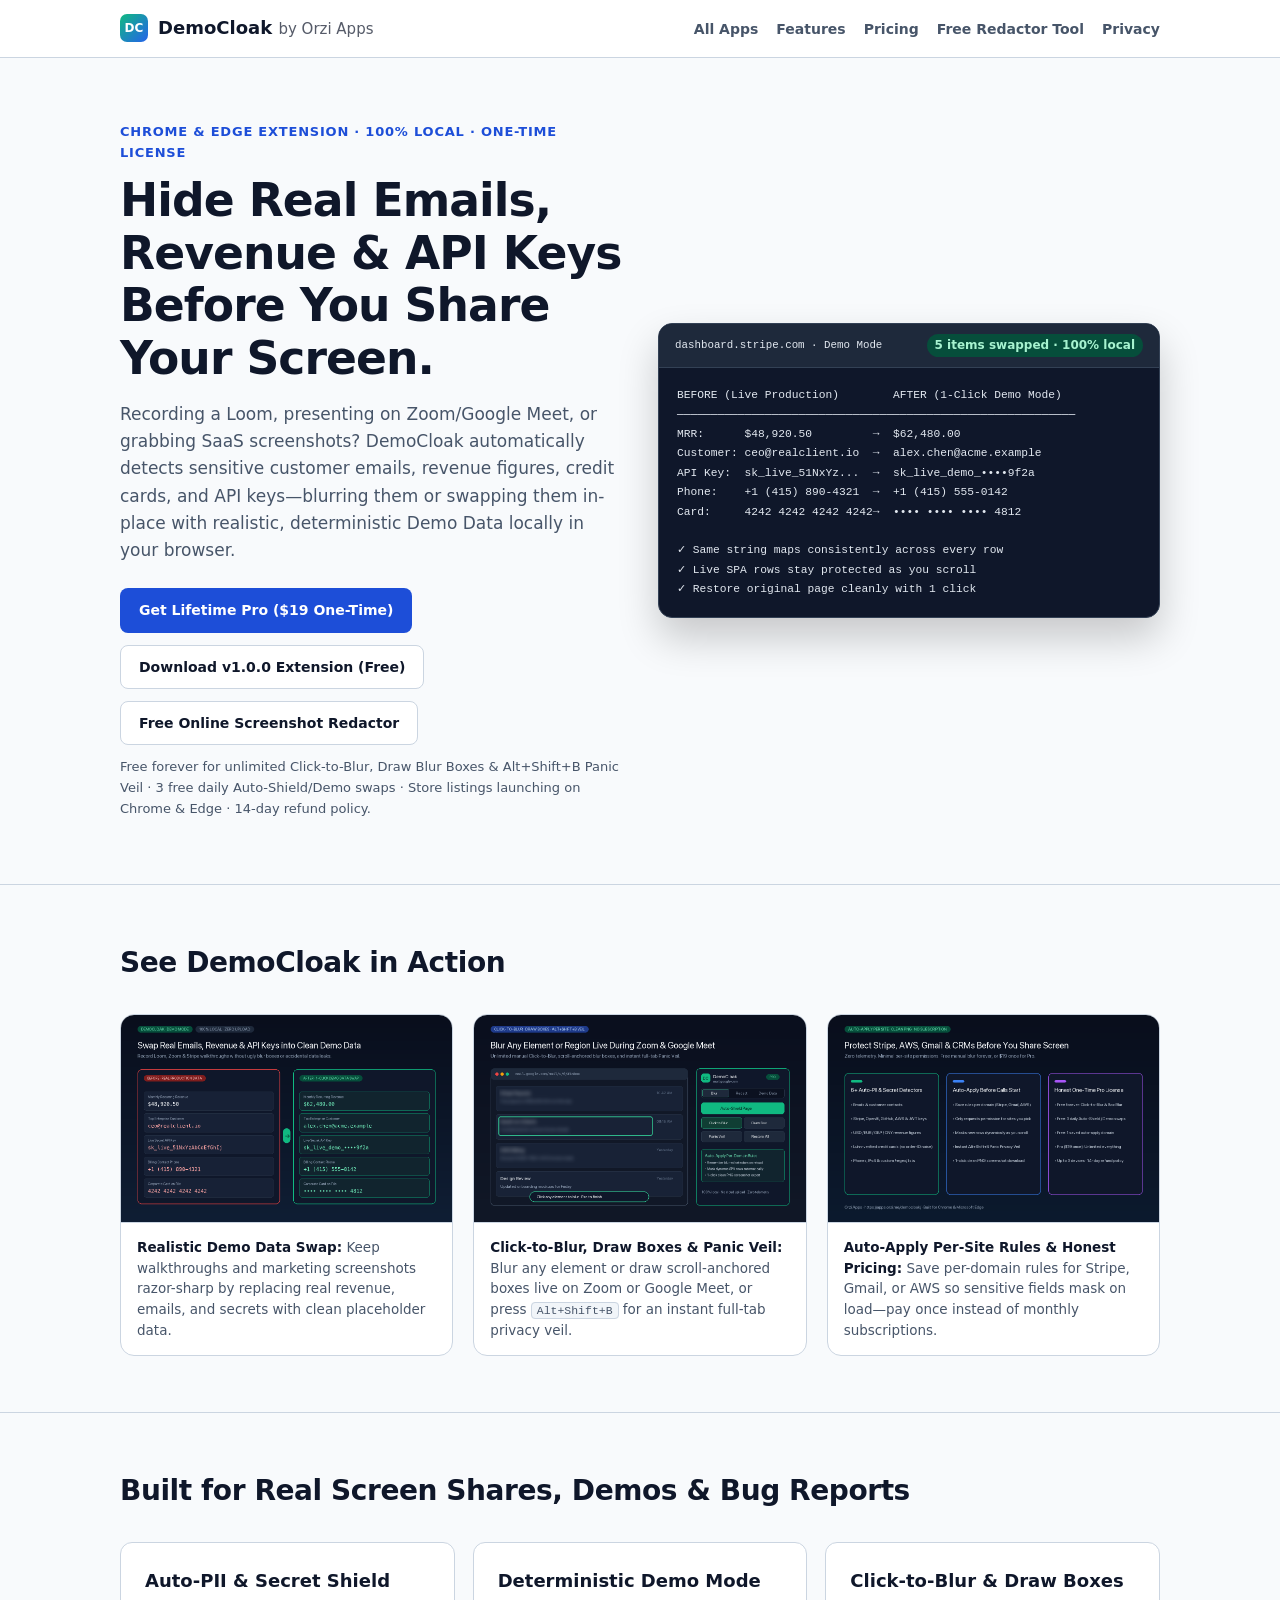
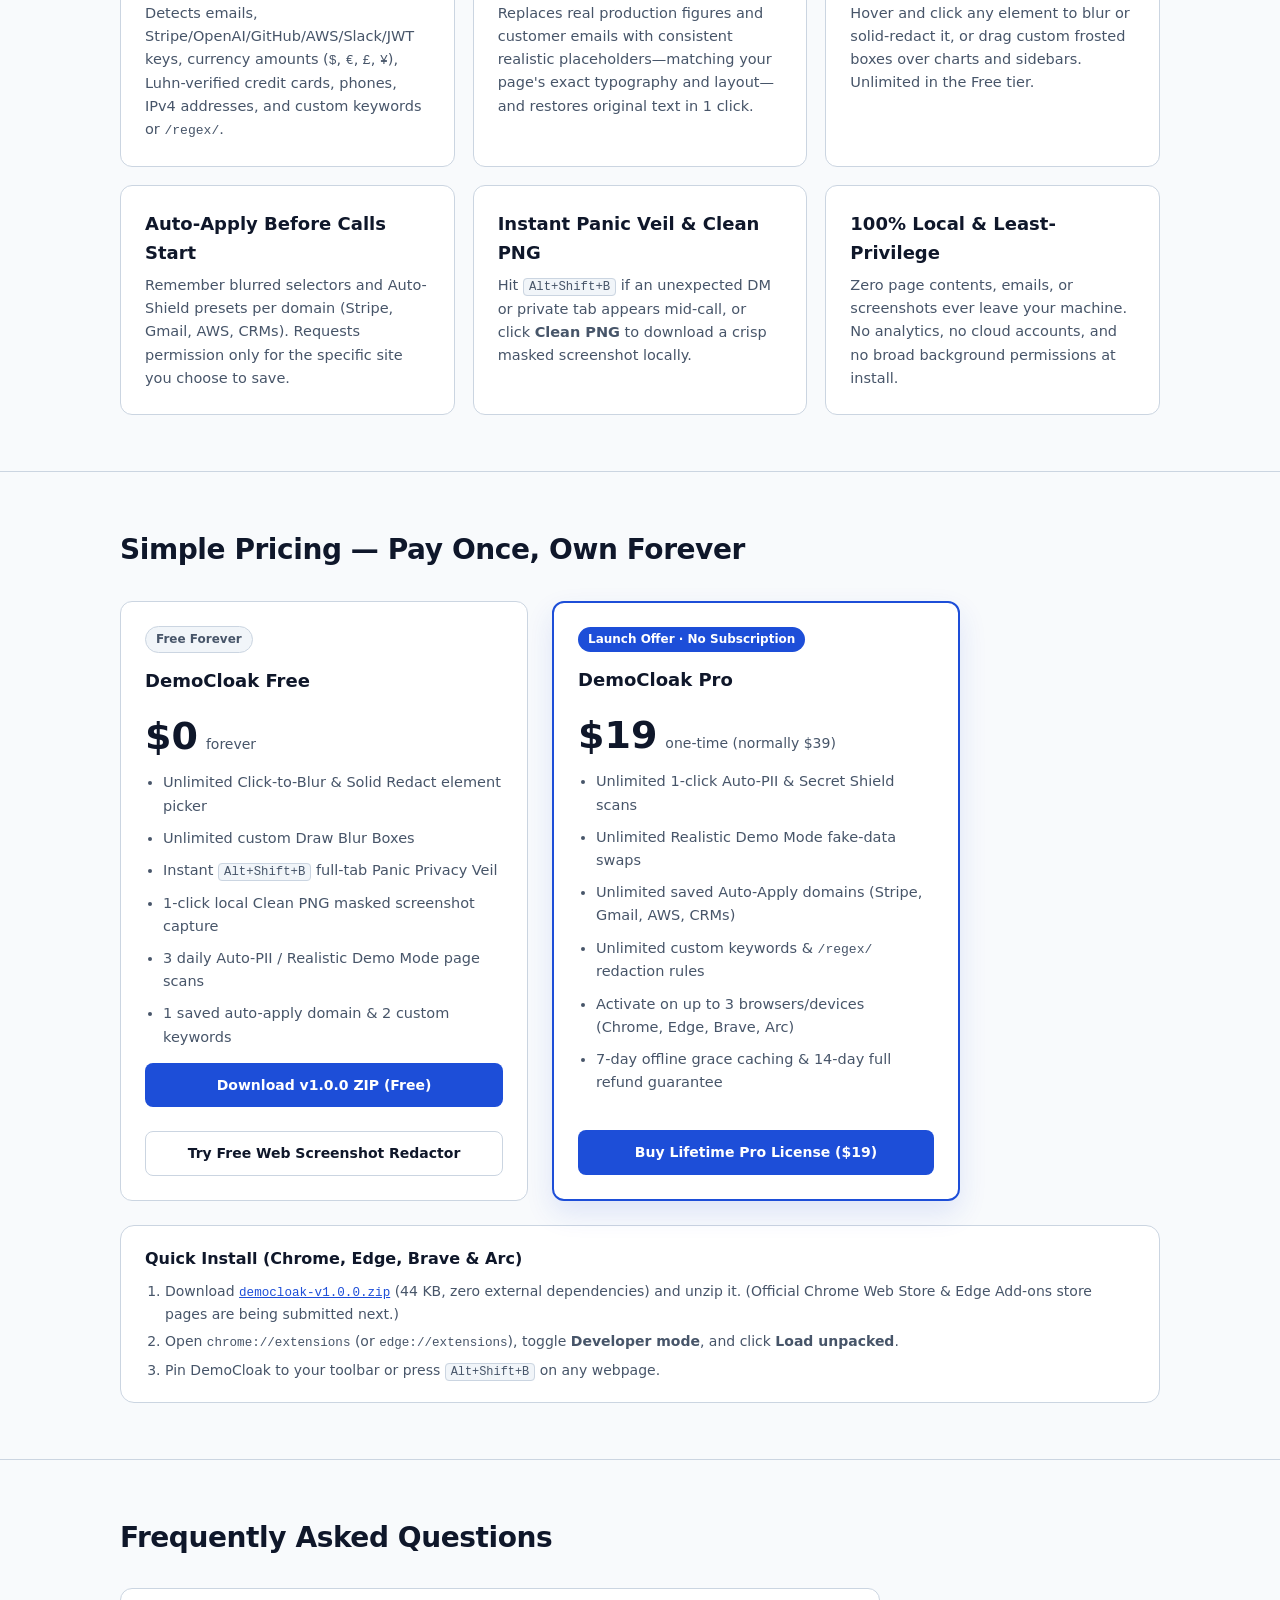
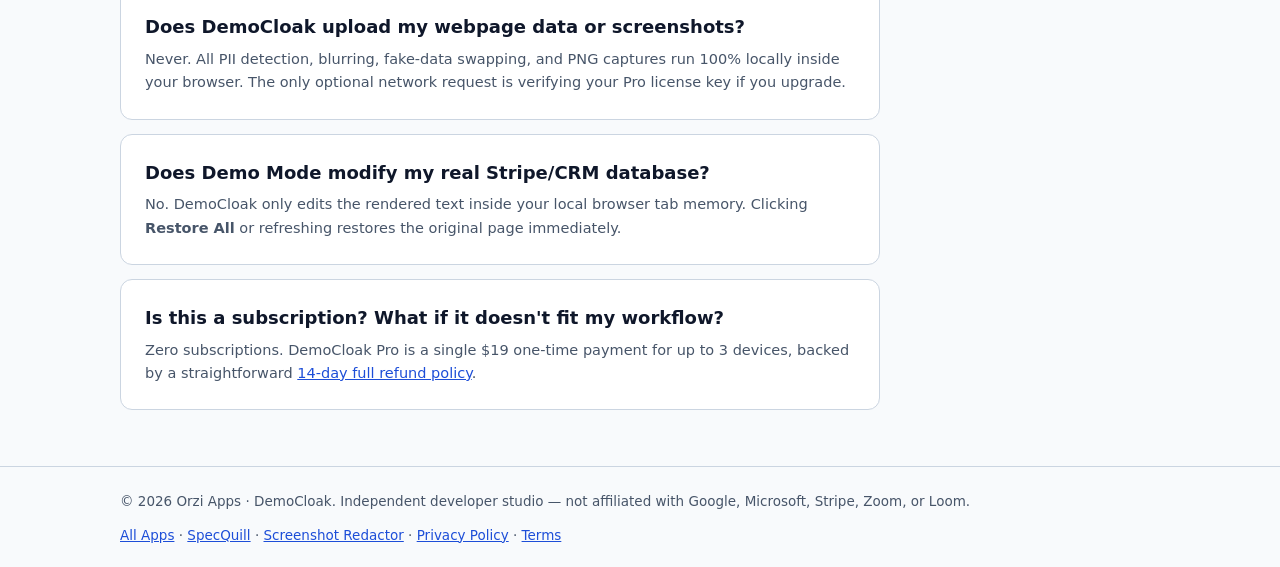
==== democloak/index.html @ 1461b800 "Launch DemoCloak product page and free local screenshot redactor tool" ====
<!DOCTYPE html>
<html lang="en">
<head>
  <meta charset="UTF-8">
  <meta name="viewport" content="width=device-width, initial-scale=1.0">
  <meta name="color-scheme" content="light dark">
  <title>DemoCloak — Screen Share Privacy Blur &amp; Realistic Demo Mode | Orzi Apps</title>
  <meta name="description" content="Local Chrome &amp; Edge extension that blurs sensitive emails, API keys, revenue, and cards—or swaps them into realistic Demo Data—for Zoom, Meet, Loom, OBS, and screenshots. Pay once ($19), no subscription.">
  <link rel="canonical" href="https://apps.orzi.me/democloak/">
  <meta property="og:type" content="website">
  <meta property="og:title" content="DemoCloak — Screen Share Privacy Blur &amp; Realistic Demo Mode">
  <meta property="og:description" content="Auto-detect and blur emails, Stripe/AWS/OpenAI keys &amp; revenue or swap them into clean fake Demo Data locally before sharing your screen.">
  <meta property="og:url" content="https://apps.orzi.me/democloak/">
  <meta property="og:image" content="https://apps.orzi.me/democloak/img/screenshot-1-demo-mode.png">
  <meta name="twitter:card" content="summary_large_image">
  <meta name="twitter:title" content="DemoCloak — Screen Share Privacy Blur &amp; Realistic Demo Mode">
  <meta name="twitter:description" content="Stop leaking real emails, revenue, and API keys on Zoom, Loom, and screenshots. 100% local, $19 one-time Pro.">
  <meta name="twitter:image" content="https://apps.orzi.me/democloak/img/screenshot-1-demo-mode.png">
  <link rel="stylesheet" href="../styles.css">
  <script type="application/ld+json">
  {
    "@context": "https://schema.org",
    "@type": "SoftwareApplication",
    "name": "DemoCloak",
    "applicationCategory": "BusinessApplication",
    "operatingSystem": "Chrome, Edge, Brave, Arc",
    "url": "https://apps.orzi.me/democloak/",
    "offers": { "@type": "Offer", "price": "19", "priceCurrency": "USD" },
    "publisher": { "@type": "Organization", "name": "Orzi Apps", "url": "https://apps.orzi.me/" }
  }
  </script>
</head>
<body>
  <a href="#main" class="skip-link visually-hidden">Skip to main content</a>

  <header class="site-header">
    <div class="container header-inner">
      <a href="../" class="brand">
        <span class="brand-mark" aria-hidden="true" style="background: linear-gradient(135deg, #10b981, #2563eb);">DC</span>
        <span>DemoCloak <small style="font-weight:500;opacity:.7;">by Orzi Apps</small></span>
      </a>
      <nav aria-label="Primary">
        <ul class="nav-list">
          <li><a href="../">All Apps</a></li>
          <li><a href="#features">Features</a></li>
          <li><a href="#pricing">Pricing</a></li>
          <li><a href="../tools/screenshot-redact/">Free Redactor Tool</a></li>
          <li><a href="../privacy.html">Privacy</a></li>
        </ul>
      </nav>
    </div>
  </header>

  <main id="main">
    <section class="hero">
      <div class="container hero-grid">
        <div class="hero-copy">
          <p class="eyebrow">Chrome &amp; Edge Extension · 100% Local · One-Time License</p>
          <h1>Hide Real Emails, Revenue &amp; API Keys Before You Share Your Screen.</h1>
          <p class="lead">
            Recording a Loom, presenting on Zoom/Google Meet, or grabbing SaaS screenshots? DemoCloak automatically detects sensitive customer emails, revenue figures, credit cards, and API keys—blurring them or swapping them in-place with realistic, deterministic Demo Data locally in your browser.
          </p>
          <div class="cta-row">
            <a class="btn primary" href="https://www.creem.io/payment/prod_6K9gLu8EsdUHKgYfFd8Suc" target="_blank" rel="noopener noreferrer">Get Lifetime Pro ($19 One-Time)</a>
            <a class="btn secondary" href="downloads/democloak-v1.0.0.zip" download>Download v1.0.0 Extension (Free)</a>
            <a class="btn secondary" href="../tools/screenshot-redact/">Free Online Screenshot Redactor</a>
          </div>
          <p class="fine-print">Free forever for unlimited Click-to-Blur, Draw Blur Boxes &amp; Alt+Shift+B Panic Veil · 3 free daily Auto-Shield/Demo swaps · Store listings launching on Chrome &amp; Edge · 14-day refund policy.</p>
        </div>

        <div class="code-card" aria-label="DemoCloak before and after example">
          <div class="code-card-head">
            <span class="mono">dashboard.stripe.com · Demo Mode</span>
            <span class="pill-ok">5 items swapped · 100% local</span>
          </div>
          <pre><code>BEFORE (Live Production)        AFTER (1-Click Demo Mode)
───────────────────────────────────────────────────────────
MRR:      $48,920.50         →  $62,480.00
Customer: ceo@realclient.io  →  alex.chen@acme.example
API Key:  sk_live_51NxYz...  →  sk_live_demo_••••9f2a
Phone:    +1 (415) 890-4321  →  +1 (415) 555-0142
Card:     4242 4242 4242 4242→  •••• •••• •••• 4812

✓ Same string maps consistently across every row
✓ Live SPA rows stay protected as you scroll
✓ Restore original page cleanly with 1 click</code></pre>
        </div>
      </div>
    </section>

    <section id="preview" class="section">
      <div class="container">
        <h2>See DemoCloak in Action</h2>
        <div class="screenshot-grid">
          <figure class="shot-card">
            <img src="img/screenshot-1-demo-mode.png" alt="DemoCloak Demo Mode replacing real SaaS revenue, customer email, Stripe API key, phone, and card with realistic sample values" width="1280" height="800" loading="lazy">
            <figcaption><strong>Realistic Demo Data Swap:</strong> Keep walkthroughs and marketing screenshots razor-sharp by replacing real revenue, emails, and secrets with clean placeholder data.</figcaption>
          </figure>
          <figure class="shot-card">
            <img src="img/screenshot-2-click-blur.png" alt="DemoCloak Click-to-Blur element picker and popup panel hiding confidential Gmail rows live" width="1280" height="800" loading="lazy">
            <figcaption><strong>Click-to-Blur, Draw Boxes &amp; Panic Veil:</strong> Blur any element or draw scroll-anchored boxes live on Zoom or Google Meet, or press <kbd>Alt+Shift+B</kbd> for an instant full-tab privacy veil.</figcaption>
          </figure>
          <figure class="shot-card">
            <img src="img/screenshot-3-rules-pricing.png" alt="DemoCloak automatic PII detectors, per-site auto-apply rules, and one-time $19 Pro lifetime pricing" width="1280" height="800" loading="lazy">
            <figcaption><strong>Auto-Apply Per-Site Rules &amp; Honest Pricing:</strong> Save per-domain rules for Stripe, Gmail, or AWS so sensitive fields mask on load—pay once instead of monthly subscriptions.</figcaption>
          </figure>
        </div>
      </div>
    </section>

    <section id="features" class="section">
      <div class="container">
        <h2>Built for Real Screen Shares, Demos &amp; Bug Reports</h2>
        <div class="feature-grid">
          <article class="feature-card">
            <h3>Auto-PII &amp; Secret Shield</h3>
            <p>Detects emails, Stripe/OpenAI/GitHub/AWS/Slack/JWT keys, currency amounts (<code>$</code>, <code>€</code>, <code>£</code>, <code>¥</code>), Luhn-verified credit cards, phones, IPv4 addresses, and custom keywords or <code>/regex/</code>.</p>
          </article>
          <article class="feature-card">
            <h3>Deterministic Demo Mode</h3>
            <p>Replaces real production figures and customer emails with consistent realistic placeholders—matching your page's exact typography and layout—and restores original text in 1 click.</p>
          </article>
          <article class="feature-card">
            <h3>Click-to-Blur &amp; Draw Boxes</h3>
            <p>Hover and click any element to blur or solid-redact it, or drag custom frosted boxes over charts and sidebars. Unlimited in the Free tier.</p>
          </article>
          <article class="feature-card">
            <h3>Auto-Apply Before Calls Start</h3>
            <p>Remember blurred selectors and Auto-Shield presets per domain (Stripe, Gmail, AWS, CRMs). Requests permission only for the specific site you choose to save.</p>
          </article>
          <article class="feature-card">
            <h3>Instant Panic Veil &amp; Clean PNG</h3>
            <p>Hit <kbd>Alt+Shift+B</kbd> if an unexpected DM or private tab appears mid-call, or click <strong>Clean PNG</strong> to download a crisp masked screenshot locally.</p>
          </article>
          <article class="feature-card">
            <h3>100% Local &amp; Least-Privilege</h3>
            <p>Zero page contents, emails, or screenshots ever leave your machine. No analytics, no cloud accounts, and no broad background permissions at install.</p>
          </article>
        </div>
      </div>
    </section>

    <section id="pricing" class="section">
      <div class="container">
        <h2>Simple Pricing — Pay Once, Own Forever</h2>
        <div class="pricing-grid">
          <article class="price-card">
            <p class="badge-tier">Free Forever</p>
            <h3>DemoCloak Free</h3>
            <p class="price">$0 <span>forever</span></p>
            <ul>
              <li>Unlimited Click-to-Blur &amp; Solid Redact element picker</li>
              <li>Unlimited custom Draw Blur Boxes</li>
              <li>Instant <kbd>Alt+Shift+B</kbd> full-tab Panic Privacy Veil</li>
              <li>1-click local Clean PNG masked screenshot capture</li>
              <li>3 daily Auto-PII / Realistic Demo Mode page scans</li>
              <li>1 saved auto-apply domain &amp; 2 custom keywords</li>
            </ul>
            <a class="btn primary full" href="downloads/democloak-v1.0.0.zip" download>Download v1.0.0 ZIP (Free)</a>
            <a class="btn secondary full" style="margin-block-start: 10px;" href="../tools/screenshot-redact/">Try Free Web Screenshot Redactor</a>
          </article>

          <article class="price-card featured">
            <p class="badge-launch">Launch Offer · No Subscription</p>
            <h3>DemoCloak Pro</h3>
            <p class="price">$19 <span>one-time (normally $39)</span></p>
            <ul>
              <li>Unlimited 1-click Auto-PII &amp; Secret Shield scans</li>
              <li>Unlimited Realistic Demo Mode fake-data swaps</li>
              <li>Unlimited saved Auto-Apply domains (Stripe, Gmail, AWS, CRMs)</li>
              <li>Unlimited custom keywords &amp; <code>/regex/</code> redaction rules</li>
              <li>Activate on up to 3 browsers/devices (Chrome, Edge, Brave, Arc)</li>
              <li>7-day offline grace caching &amp; 14-day full refund guarantee</li>
            </ul>
            <a class="btn primary full" href="https://www.creem.io/payment/prod_6K9gLu8EsdUHKgYfFd8Suc" target="_blank" rel="noopener noreferrer">
              Buy Lifetime Pro License ($19)
            </a>
          </article>
        </div>

        <div class="install-box">
          <h3>Quick Install (Chrome, Edge, Brave &amp; Arc)</h3>
          <ol>
            <li>Download <a href="downloads/democloak-v1.0.0.zip" download><code>democloak-v1.0.0.zip</code></a> (44 KB, zero external dependencies) and unzip it. (Official Chrome Web Store &amp; Edge Add-ons store pages are being submitted next.)</li>
            <li>Open <code>chrome://extensions</code> (or <code>edge://extensions</code>), toggle <strong>Developer mode</strong>, and click <strong>Load unpacked</strong>.</li>
            <li>Pin DemoCloak to your toolbar or press <kbd>Alt+Shift+B</kbd> on any webpage.</li>
          </ol>
        </div>
      </div>
    </section>

    <section id="faq" class="section">
      <div class="container">
        <h2>Frequently Asked Questions</h2>
        <div class="faq-list">
          <article class="faq-item">
            <h3>Does DemoCloak upload my webpage data or screenshots?</h3>
            <p>Never. All PII detection, blurring, fake-data swapping, and PNG captures run 100% locally inside your browser. The only optional network request is verifying your Pro license key if you upgrade.</p>
          </article>
          <article class="faq-item">
            <h3>Does Demo Mode modify my real Stripe/CRM database?</h3>
            <p>No. DemoCloak only edits the rendered text inside your local browser tab memory. Clicking <strong>Restore All</strong> or refreshing restores the original page immediately.</p>
          </article>
          <article class="faq-item">
            <h3>Is this a subscription? What if it doesn't fit my workflow?</h3>
            <p>Zero subscriptions. DemoCloak Pro is a single $19 one-time payment for up to 3 devices, backed by a straightforward <a href="../terms.html">14-day full refund policy</a>.</p>
          </article>
        </div>
      </div>
    </section>
  </main>

  <footer class="site-footer">
    <div class="container footer-inner">
      <p>© 2026 Orzi Apps · DemoCloak. Independent developer studio — not affiliated with Google, Microsoft, Stripe, Zoom, or Loom.</p>
      <p><a href="../">All Apps</a> · <a href="../specquill/">SpecQuill</a> · <a href="../tools/screenshot-redact/">Screenshot Redactor</a> · <a href="../privacy.html">Privacy Policy</a> · <a href="../terms.html">Terms</a></p>
    </div>
  </footer>
</body>
</html>
---- styles.css ----
@layer reset, base, theme, components, utilities;

@layer theme {
  :root {
    color-scheme: light dark;

    --bg-light: #f8fafc;
    --bg-dark: #0b1120;
    --surface-light: #ffffff;
    --surface-dark: #111827;
    --subtle-light: #f1f5f9;
    --subtle-dark: #1e293b;
    --border-light: #cbd5e1;
    --border-dark: #334155;
    --ink-light: #0f172a;
    --ink-dark: #f8fafc;
    --muted-light: #475569;
    --muted-dark: #94a3b8;
    --accent-light: #1d4ed8;
    --accent-dark: #60a5fa;
    --accent-ink-light: #ffffff;
    --accent-ink-dark: #081226;

    --bg: var(--bg-light);
    --surface: var(--surface-light);
    --subtle: var(--subtle-light);
    --border: var(--border-light);
    --ink: var(--ink-light);
    --muted: var(--muted-light);
    --accent: var(--accent-light);
    --accent-ink: var(--accent-ink-light);

    @media (prefers-color-scheme: dark) {
      --bg: var(--bg-dark);
      --surface: var(--surface-dark);
      --subtle: var(--subtle-dark);
      --border: var(--border-dark);
      --ink: var(--ink-dark);
      --muted: var(--muted-dark);
      --accent: var(--accent-dark);
      --accent-ink: var(--accent-ink-dark);
    }

    @supports (color: light-dark(white, black)) {
      --bg: light-dark(var(--bg-light), var(--bg-dark));
      --surface: light-dark(var(--surface-light), var(--surface-dark));
      --subtle: light-dark(var(--subtle-light), var(--subtle-dark));
      --border: light-dark(var(--border-light), var(--border-dark));
      --ink: light-dark(var(--ink-light), var(--ink-dark));
      --muted: light-dark(var(--muted-light), var(--muted-dark));
      --accent: light-dark(var(--accent-light), var(--accent-dark));
      --accent-ink: light-dark(var(--accent-ink-light), var(--accent-ink-dark));
    }

    --font-sans: ui-sans-serif, system-ui, -apple-system, BlinkMacSystemFont, "Segoe UI", sans-serif;
    --font-mono: ui-monospace, SFMono-Regular, Menlo, Monaco, Consolas, monospace;
    accent-color: var(--accent);
  }
}

@layer reset {
  html, body, header, nav, main, section, article, aside, footer, div, pre, a, button, input, select, textarea, ul, li {
    box-sizing: border-box;
  }
  html, body { margin: 0; padding: 0; }
  h1, h2, h3, p, pre { margin: 0; }
  button, input, select, textarea { font: inherit; color: inherit; }
}

@layer base {
  body {
    font-family: var(--font-sans);
    background: var(--bg);
    color: var(--ink);
    line-height: 1.6;
  }

  a { color: var(--accent); }

  :where(a:any-link, button):focus-visible {
    outline: 2px solid var(--accent);
    outline-offset: 3px;
  }

  code, .mono {
    font-family: var(--font-mono);
    font-size: 0.9em;
  }

  kbd {
    font-family: var(--font-mono);
    font-size: 0.85em;
    padding-inline: 5px;
    padding-block: 1px;
    border-radius: 4px;
    border: 1px solid var(--border);
    background: var(--subtle);
  }
}

@layer components {
  .container {
    max-inline-size: 1080px;
    margin-inline: auto;
    padding-inline: 20px;
  }

  .site-header {
    border-block-end: 1px solid var(--border);
    background: var(--surface);
  }

  .header-inner {
    display: flex;
    align-items: center;
    justify-content: space-between;
    padding-block: 14px;
    gap: 16px;
  }

  .brand {
    display: inline-flex;
    align-items: center;
    gap: 10px;
    font-weight: 800;
    font-size: 18px;
    color: var(--ink);
    text-decoration: none;
  }

  .brand-mark {
    display: inline-grid;
    place-items: center;
    inline-size: 28px;
    block-size: 28px;
    border-radius: 7px;
    background: var(--accent);
    color: var(--accent-ink);
    font-size: 12px;
  }

  .nav-list {
    list-style: none;
    display: flex;
    gap: 18px;
    margin: 0;
    padding: 0;

    a {
      color: var(--muted);
      text-decoration: none;
      font-weight: 600;
      font-size: 14px;
    }

    a:hover {
      color: var(--ink);
    }
  }

  .hero {
    padding-block: 64px;
  }

  .hero-grid {
    display: grid;
    grid-template-columns: repeat(auto-fit, minmax(310px, 1fr));
    gap: 36px;
    align-items: center;
  }

  .hero-copy, .code-card {
    min-inline-size: 0;
  }

  .eyebrow {
    font-size: 13px;
    font-weight: 700;
    text-transform: uppercase;
    letter-spacing: 0.06em;
    color: var(--accent);
    margin-block-end: 12px;
  }

  h1 {
    font-size: clamp(2rem, 4vw, 2.85rem);
    line-height: 1.15;
    letter-spacing: -0.02em;
    margin-block-end: 16px;
  }

  .lead {
    color: var(--muted);
    font-size: 17px;
    margin-block-end: 24px;
  }

  .cta-row {
    display: flex;
    flex-wrap: wrap;
    gap: 12px;
    margin-block-end: 12px;
  }

  .fine-print {
    font-size: 13px;
    color: var(--muted);
  }

  .btn {
    display: inline-flex;
    align-items: center;
    justify-content: center;
    min-block-size: 44px;
    padding-inline: 18px;
    padding-block: 10px;
    border-radius: 8px;
    border: 1px solid transparent;
    font-weight: 700;
    font-size: 14px;
    text-decoration: none;
    transition: filter 120ms ease, border-color 120ms ease;

    &.primary {
      background: var(--accent);
      color: var(--accent-ink);
    }

    &.primary:hover {
      filter: brightness(1.08);
    }

    &.secondary {
      background: var(--surface);
      color: var(--ink);
      border-color: var(--border);
    }

    &.secondary:hover {
      border-color: var(--accent);
    }

    &.full {
      inline-size: 100%;
    }
  }

  .code-card {
    color-scheme: dark;
    background: #0f172a;
    color: #e2e8f0;
    border: 1px solid #334155;
    border-radius: 14px;
    overflow: hidden;
    box-shadow: 0 20px 40px rgba(0, 0, 0, 0.2);

    pre {
      padding: 18px;
      overflow-x: auto;
      font-size: 12.5px;
      line-height: 1.55;
    }
  }

  .code-card-head {
    display: flex;
    justify-content: space-between;
    align-items: center;
    padding: 10px 16px;
    background: #1e293b;
    border-block-end: 1px solid #334155;
    font-size: 12px;
  }

  .pill-ok {
    background: #064e3b;
    color: #a7f3d0;
    padding: 2px 8px;
    border-radius: 999px;
    font-weight: 600;
  }

  .section {
    padding-block: 56px;
    border-block-start: 1px solid var(--border);

    h2 {
      font-size: 28px;
      margin-block-end: 28px;
      letter-spacing: -0.015em;
    }
  }

  .feature-grid {
    display: grid;
    grid-template-columns: repeat(auto-fit, minmax(280px, 1fr));
    gap: 18px;
  }

  .feature-card, .price-card, .faq-item {
    background: var(--surface);
    border: 1px solid var(--border);
    border-radius: 12px;
    padding: 24px;
  }

  :where(.feature-card, .price-card, .faq-item) h3 {
    font-size: 18px;
    margin-block-end: 6px;
  }

  :where(.feature-card, .faq-item) p {
    color: var(--muted);
    font-size: 14.5px;
  }

  .pricing-grid {
    display: grid;
    grid-template-columns: repeat(auto-fit, minmax(290px, 1fr));
    gap: 24px;
    max-inline-size: 840px;
    align-items: stretch;
  }

  .price-card {
    display: flex;
    flex-direction: column;
    gap: 14px;

    &.featured {
      border: 2px solid var(--accent);
      box-shadow: 0 12px 28px rgba(29, 78, 216, 0.12);
    }

    ul {
      padding-inline-start: 18px;
      margin: 0;
      display: flex;
      flex-direction: column;
      gap: 9px;
      color: var(--muted);
      font-size: 14.5px;
      flex: 1;
    }
  }

  .badge-tier {
    display: inline-block;
    align-self: flex-start;
    background: var(--subtle);
    color: var(--muted);
    border: 1px solid var(--border);
    padding: 3px 10px;
    border-radius: 999px;
    font-size: 12px;
    font-weight: 700;
  }

  .badge-launch {
    display: inline-block;
    align-self: flex-start;
    background: var(--accent);
    color: var(--accent-ink);
    padding: 3px 10px;
    border-radius: 999px;
    font-size: 12px;
    font-weight: 700;
  }

  .price {
    font-size: 38px;
    line-height: 1.1;
    font-weight: 800;
    color: var(--ink);
    display: flex;
    align-items: baseline;
    gap: 8px;
    flex-wrap: wrap;

    span {
      font-size: 14px;
      font-weight: 500;
      color: var(--muted);
    }
  }

  .faq-list {
    display: grid;
    gap: 14px;
    max-inline-size: 760px;
  }

  .prose {
    max-inline-size: 740px;
    padding-block: 48px;
    display: flex;
    flex-direction: column;
    gap: 16px;

    h2 {
      font-size: 20px;
      margin-block-start: 12px;
    }

    p, li {
      color: var(--muted);
    }
  }

  .site-footer {
    border-block-start: 1px solid var(--border);
    padding-block: 24px;
    font-size: 13.5px;
    color: var(--muted);
  }

  .footer-inner {
    display: flex;
    flex-wrap: wrap;
    justify-content: space-between;
    gap: 12px;
  }

  /* Interactive SEO web tools */
  .tool-main {
    padding-block: 40px 56px;
    display: flex;
    flex-direction: column;
    gap: 28px;
  }

  .tool-hero {
    display: flex;
    flex-direction: column;
    gap: 8px;
    max-inline-size: 74ch;
  }

  .tool-workspace {
    background: var(--surface);
    border: 1px solid var(--border);
    border-radius: 14px;
    padding: 22px;
    display: flex;
    flex-direction: column;
    gap: 18px;
  }

  .preset-bar, .inline-controls, .panel-head-row, .output-bar {
    display: flex;
    flex-wrap: wrap;
    align-items: center;
    justify-content: space-between;
    gap: 10px;
  }

  .preset-bar {
    justify-content: flex-start;
  }

  .tool-grid {
    display: grid;
    grid-template-columns: repeat(auto-fit, minmax(300px, 1fr));
    gap: 20px;
    align-items: start;
  }

  .tool-panel {
    min-inline-size: 0;
    display: flex;
    flex-direction: column;
    gap: 12px;
  }

  .field-label {
    font-weight: 700;
    font-size: 14px;
  }

  .small-muted {
    font-size: 13px;
    color: var(--muted);
  }

  .btn.small {
    min-block-size: 32px;
    padding-inline: 12px;
    padding-block: 5px;
    font-size: 12.5px;
    cursor: pointer;
  }

  .code-input, .text-input, .mini-select {
    background: var(--subtle);
    border: 1px solid var(--border);
    border-radius: 8px;
    padding: 10px 12px;
    inline-size: 100%;
  }

  .code-input {
    font-family: var(--font-mono);
    font-size: 13px;
    line-height: 1.5;
    resize: vertical;
  }

  .mini-select {
    inline-size: auto;
    min-block-size: 34px;
    padding: 4px 10px;
    font-size: 13px;
  }

  .checkbox-label {
    display: inline-flex;
    align-items: center;
    gap: 6px;
    font-size: 13px;
    font-weight: 600;
    cursor: pointer;
  }

  .output-block {
    display: flex;
    flex-direction: column;
    gap: 6px;
  }

  .code-output {
    color-scheme: dark;
    background: #0f172a;
    color: #e2e8f0;
    border: 1px solid #334155;
    border-radius: 10px;
    padding: 14px;
    overflow-x: auto;
    font-family: var(--font-mono);
    font-size: 12.5px;
    line-height: 1.55;
  }

  .preview-strip {
    display: flex;
    flex-direction: column;
    gap: 10px;
    padding-block-start: 14px;
    border-block-start: 1px solid var(--border);
  }

  .preview-stage {
    padding: 24px;
    border-radius: 10px;
    background: var(--subtle);
    border: 1px dashed var(--border);
    display: flex;
    align-items: center;
    justify-content: center;
    min-block-size: 96px;
  }

  .color-inputs-row {
    display: grid;
    grid-template-columns: repeat(auto-fit, minmax(180px, 1fr));
    gap: 14px;
  }

  .color-field {
    display: flex;
    flex-direction: column;
    gap: 6px;
  }

  .picker-pair {
    display: flex;
    gap: 8px;
    align-items: center;

    input[type="color"] {
      inline-size: 44px;
      block-size: 40px;
      padding: 2px;
      border-radius: 8px;
      border: 1px solid var(--border);
      background: var(--subtle);
      cursor: pointer;
      forced-color-adjust: none;
    }
  }

  .contrast-preview-box {
    border: 1px solid var(--border);
    border-radius: 10px;
    padding: 18px;
    display: flex;
    flex-direction: column;
    gap: 6px;
    forced-color-adjust: none;
  }

  .contrast-sample-heading {
    font-size: 22px;
    font-weight: 700;
    line-height: 1.25;
  }

  .contrast-sample-body {
    font-size: 15px;
  }

  .wcag-cards {
    display: grid;
    grid-template-columns: repeat(2, 1fr);
    gap: 10px;
  }

  .wcag-card {
    background: var(--subtle);
    border: 1px solid var(--border);
    border-radius: 10px;
    padding: 12px;
    display: flex;
    flex-direction: column;
    gap: 6px;
  }

  .ratio-big {
    font-size: 24px;
    font-family: var(--font-mono);
  }

  .status-pill {
    display: inline-flex;
    align-self: flex-start;
    padding: 2px 9px;
    border-radius: 999px;
    font-size: 12.5px;
    font-weight: 700;

    &.pass {
      background: #064e3b;
      color: #d1fae5;
    }

    &.fail {
      background: #7f1d1d;
      color: #fee2e2;
    }
  }

  .chip-list {
    list-style: none;
    margin: 0;
    padding: 0;
    display: flex;
    flex-wrap: wrap;
    gap: 8px;
  }

  .palette-chip-item {
    display: inline-flex;
    align-items: center;
    gap: 6px;
    padding: 4px 8px;
    border-radius: 999px;
    border: 1px solid var(--border);
    background: var(--subtle);
    font-size: 12px;
  }

  .chip-dot {
    inline-size: 14px;
    block-size: 14px;
    border-radius: 50%;
    border: 1px solid var(--border);
    forced-color-adjust: none;
  }

  .chip-remove {
    appearance: none;
    border: 0;
    background: transparent;
    cursor: pointer;
    min-inline-size: 24px;
    min-block-size: 24px;
    border-radius: 50%;
    font-weight: 700;
  }

  .promo-callout {
    background: var(--surface);
    border: 2px solid var(--accent);
    border-radius: 14px;
    padding: 24px;
    display: flex;
    flex-direction: column;
    gap: 16px;

    h2 {
      font-size: 22px;
      margin-block-end: 6px;
    }
  }

  .screenshot-grid {
    display: grid;
    grid-template-columns: repeat(auto-fit, minmax(280px, 1fr));
    gap: 20px;
  }

  .shot-card {
    margin: 0;
    background: var(--surface);
    border: 1px solid var(--border);
    border-radius: 14px;
    overflow: hidden;
    display: flex;
    flex-direction: column;

    img {
      display: block;
      inline-size: 100%;
      block-size: auto;
      border-block-end: 1px solid var(--border);
    }

    figcaption {
      padding: 14px 16px;
      font-size: 13.5px;
      line-height: 1.55;
      color: var(--muted);

      strong {
        color: var(--ink);
      }
    }
  }

  .install-box {
    margin-block-start: 24px;
    padding: 20px 24px;
    background: var(--surface);
    border: 1px solid var(--border);
    border-radius: 14px;

    h3 {
      margin-block-end: 10px;
      font-size: 16px;
    }

    ol {
      margin: 0;
      padding-inline-start: 20px;
      display: grid;
      gap: 6px;
      color: var(--muted);
      font-size: 14px;
      line-height: 1.55;
    }
  }

  .status-toast {
    position: fixed;
    inset-block-end: 18px;
    inset-inline-end: 18px;
    padding: 10px 16px;
    border-radius: 8px;
    background: #0f172a;
    color: #f8fafc;
    border: 1px solid #334155;
    font-size: 13px;
    font-weight: 600;
    opacity: 0;
    pointer-events: none;
    transition: opacity 150ms ease;

    &.visible {
      opacity: 1;
    }
  }
}

@layer utilities {
  .visually-hidden:where(:not(:focus-within, :active)) {
    position: absolute !important;
    clip-path: inset(50%) !important;
    overflow: hidden !important;
    width: 1px !important;
    height: 1px !important;
    margin: -1px !important;
    padding: 0 !important;
    border: 0 !important;
    white-space: nowrap !important;
  }
}

@media (forced-colors: active) {
  .feature-card, .price-card, .faq-item, .btn, .code-card {
    border: 1px solid CanvasText;
  }
}
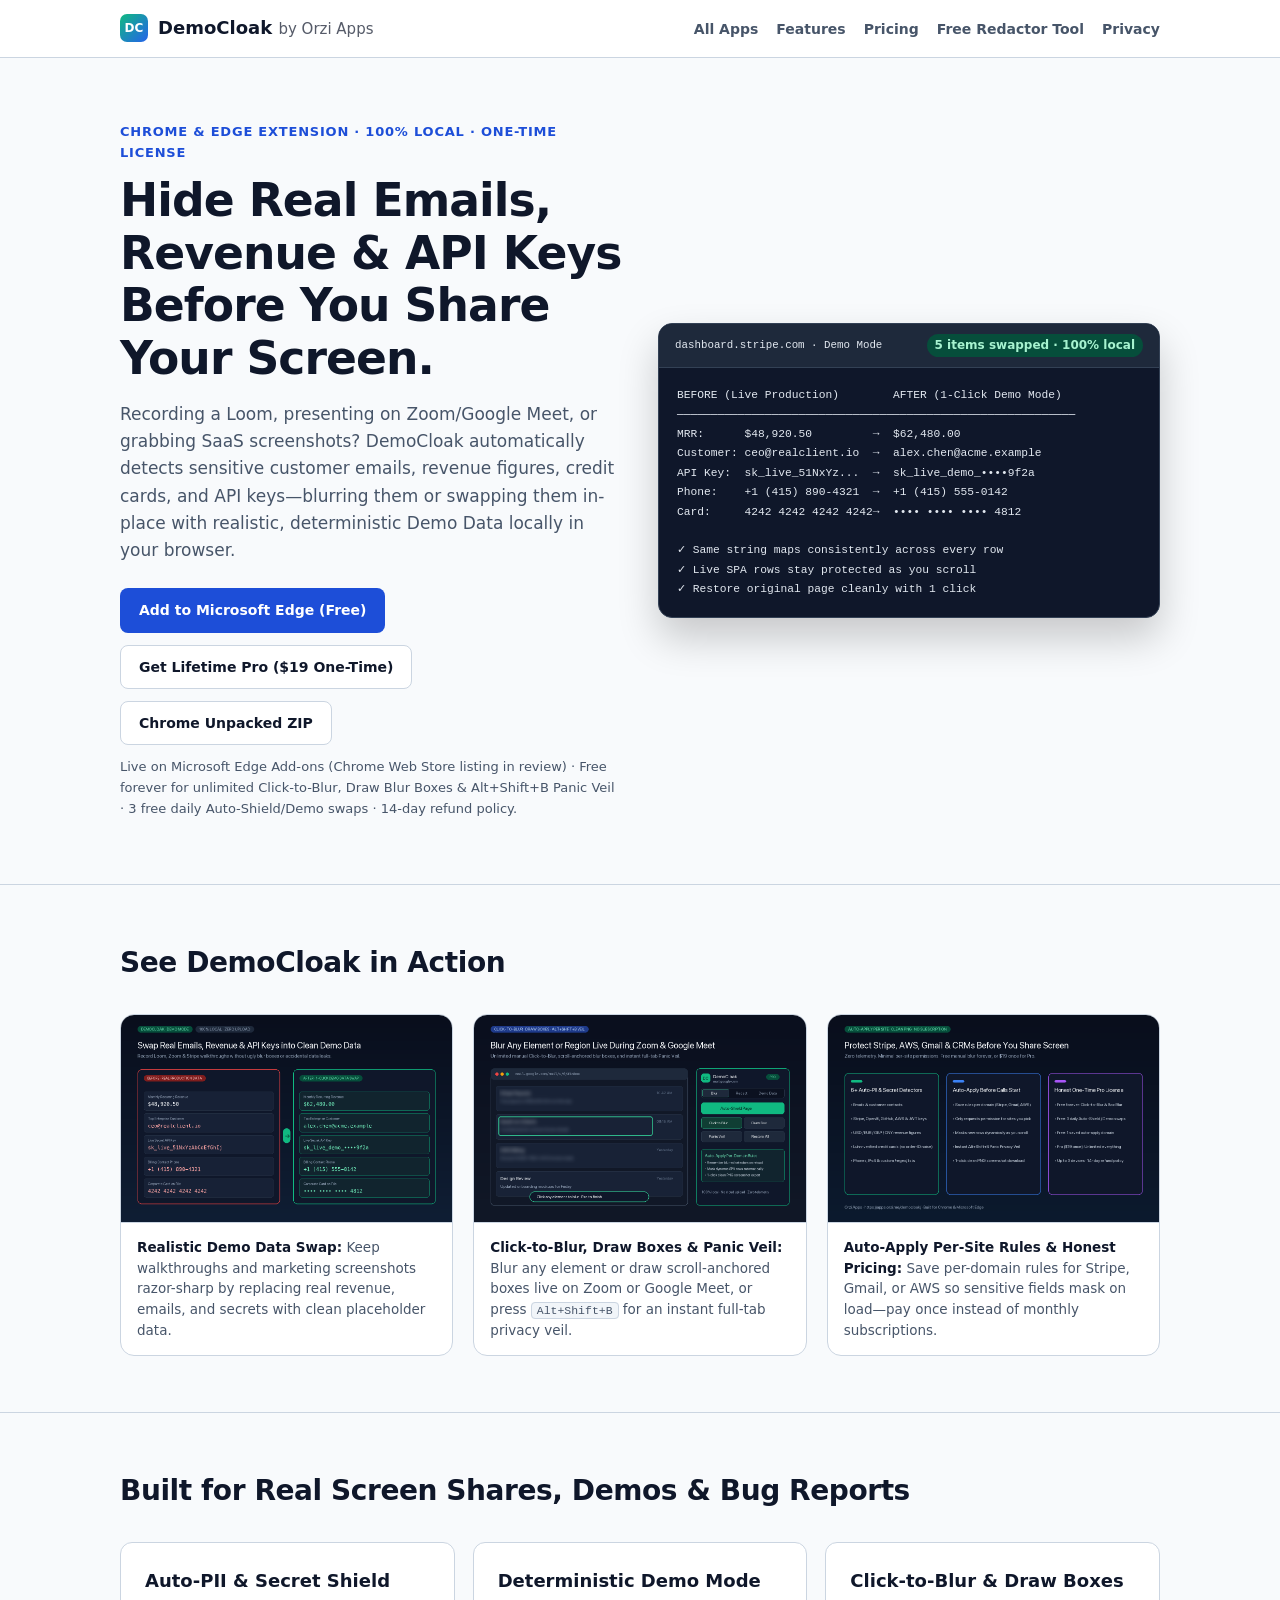
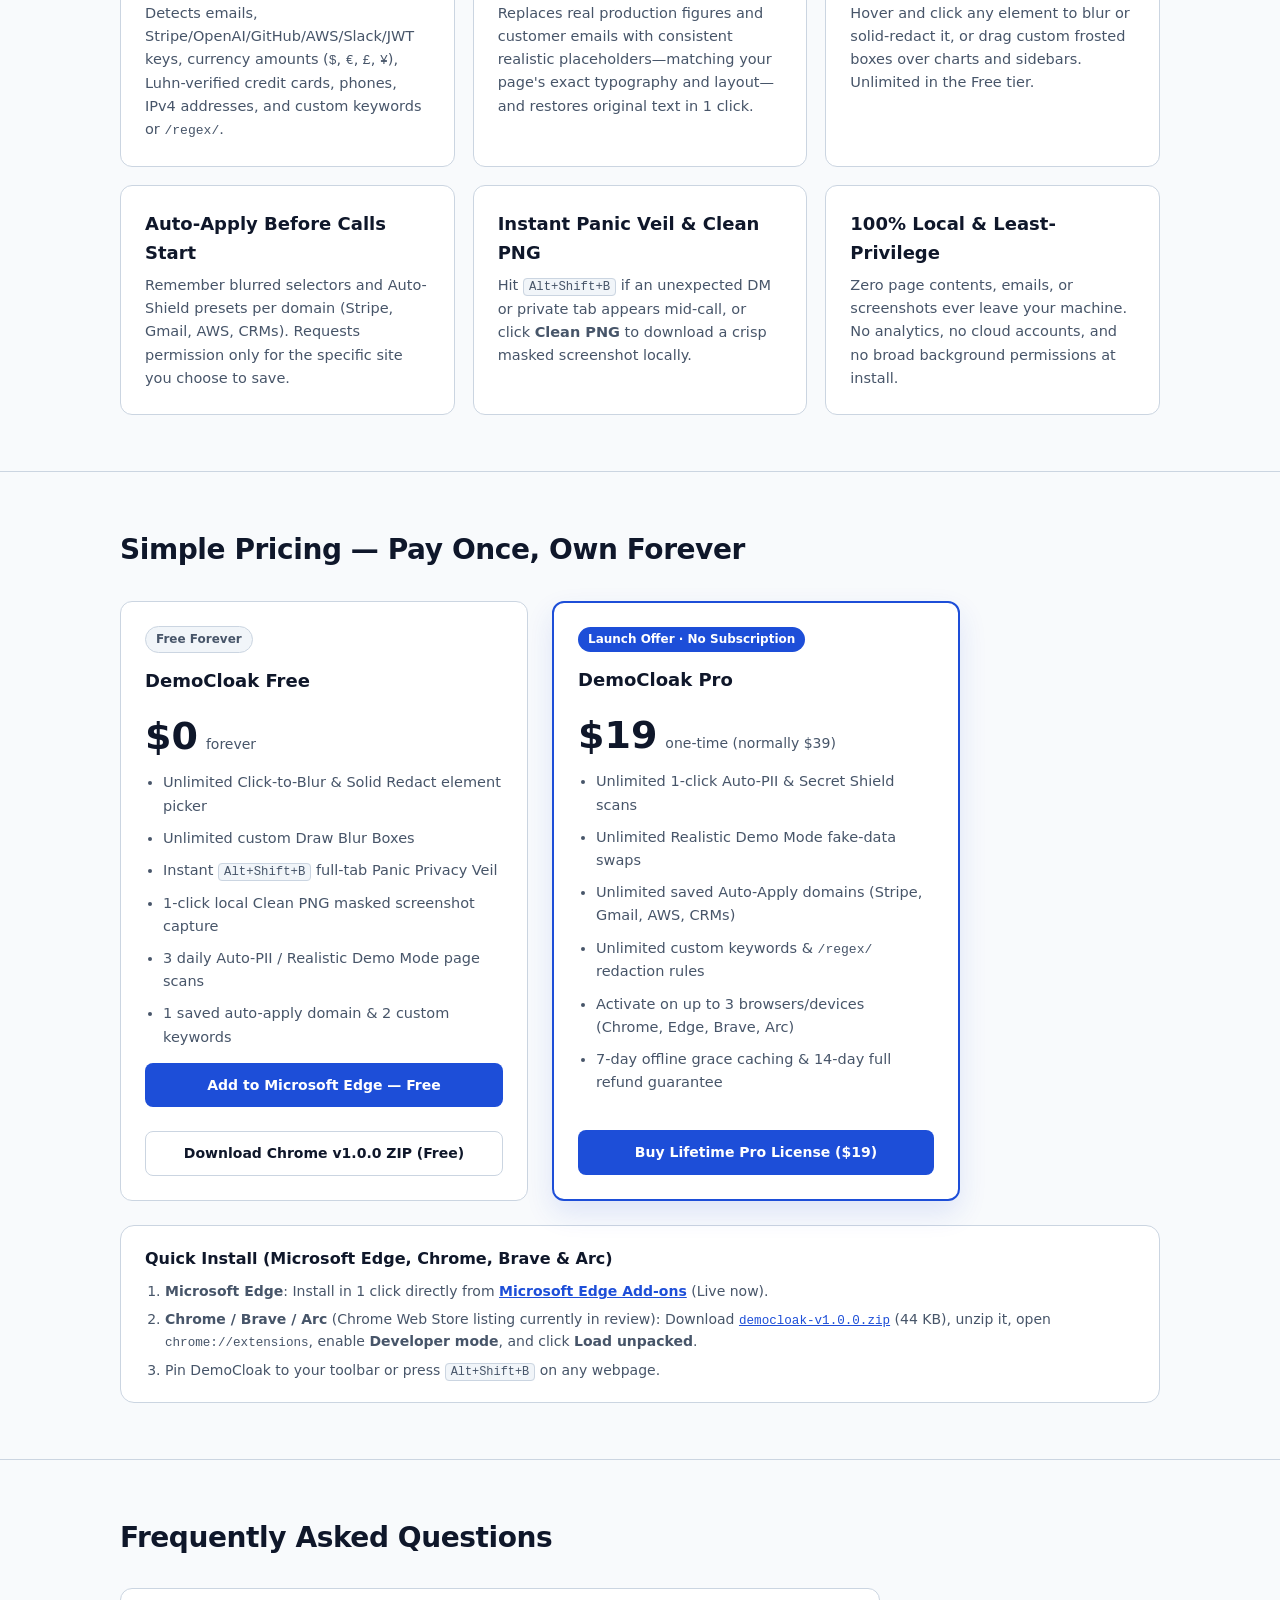
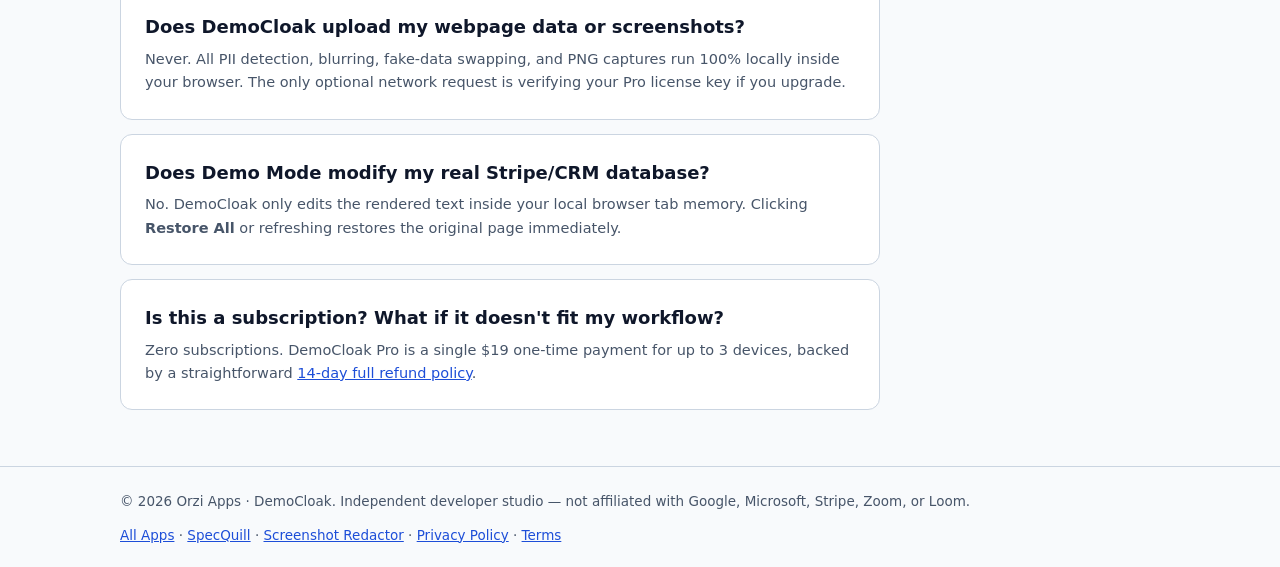
==== commit 30e6add7: "Link live Microsoft Edge Add-ons store listing for DemoCloak" ====
--- a/democloak/index.html
+++ b/democloak/index.html
@@ -61,11 +61,11 @@
             Recording a Loom, presenting on Zoom/Google Meet, or grabbing SaaS screenshots? DemoCloak automatically detects sensitive customer emails, revenue figures, credit cards, and API keys—blurring them or swapping them in-place with realistic, deterministic Demo Data locally in your browser.
           </p>
           <div class="cta-row">
-            <a class="btn primary" href="https://www.creem.io/payment/prod_6K9gLu8EsdUHKgYfFd8Suc" target="_blank" rel="noopener noreferrer">Get Lifetime Pro ($19 One-Time)</a>
-            <a class="btn secondary" href="downloads/democloak-v1.0.0.zip" download>Download v1.0.0 Extension (Free)</a>
-            <a class="btn secondary" href="../tools/screenshot-redact/">Free Online Screenshot Redactor</a>
+            <a class="btn primary" href="https://microsoftedge.microsoft.com/addons/detail/mnpcjfpkigbakdoloejhfifncohmmohg" target="_blank" rel="noopener noreferrer">Add to Microsoft Edge (Free)</a>
+            <a class="btn secondary" href="https://www.creem.io/payment/prod_6K9gLu8EsdUHKgYfFd8Suc" target="_blank" rel="noopener noreferrer">Get Lifetime Pro ($19 One-Time)</a>
+            <a class="btn secondary" href="downloads/democloak-v1.0.0.zip" download>Chrome Unpacked ZIP</a>
           </div>
-          <p class="fine-print">Free forever for unlimited Click-to-Blur, Draw Blur Boxes &amp; Alt+Shift+B Panic Veil · 3 free daily Auto-Shield/Demo swaps · Store listings launching on Chrome &amp; Edge · 14-day refund policy.</p>
+          <p class="fine-print">Live on Microsoft Edge Add-ons (Chrome Web Store listing in review) · Free forever for unlimited Click-to-Blur, Draw Blur Boxes &amp; Alt+Shift+B Panic Veil · 3 free daily Auto-Shield/Demo swaps · 14-day refund policy.</p>
         </div>
 
         <div class="code-card" aria-label="DemoCloak before and after example">
@@ -156,8 +156,8 @@
               <li>3 daily Auto-PII / Realistic Demo Mode page scans</li>
               <li>1 saved auto-apply domain &amp; 2 custom keywords</li>
             </ul>
-            <a class="btn primary full" href="downloads/democloak-v1.0.0.zip" download>Download v1.0.0 ZIP (Free)</a>
-            <a class="btn secondary full" style="margin-block-start: 10px;" href="../tools/screenshot-redact/">Try Free Web Screenshot Redactor</a>
+            <a class="btn primary full" href="https://microsoftedge.microsoft.com/addons/detail/mnpcjfpkigbakdoloejhfifncohmmohg" target="_blank" rel="noopener noreferrer">Add to Microsoft Edge — Free</a>
+            <a class="btn secondary full" style="margin-block-start: 10px;" href="downloads/democloak-v1.0.0.zip" download>Download Chrome v1.0.0 ZIP (Free)</a>
           </article>
 
           <article class="price-card featured">
@@ -179,10 +179,10 @@
         </div>
 
         <div class="install-box">
-          <h3>Quick Install (Chrome, Edge, Brave &amp; Arc)</h3>
+          <h3>Quick Install (Microsoft Edge, Chrome, Brave &amp; Arc)</h3>
           <ol>
-            <li>Download <a href="downloads/democloak-v1.0.0.zip" download><code>democloak-v1.0.0.zip</code></a> (44 KB, zero external dependencies) and unzip it. (Official Chrome Web Store &amp; Edge Add-ons store pages are being submitted next.)</li>
-            <li>Open <code>chrome://extensions</code> (or <code>edge://extensions</code>), toggle <strong>Developer mode</strong>, and click <strong>Load unpacked</strong>.</li>
+            <li><strong>Microsoft Edge</strong>: Install in 1 click directly from <a href="https://microsoftedge.microsoft.com/addons/detail/mnpcjfpkigbakdoloejhfifncohmmohg" target="_blank" rel="noopener noreferrer"><strong>Microsoft Edge Add-ons</strong></a> (Live now).</li>
+            <li><strong>Chrome / Brave / Arc</strong> (Chrome Web Store listing currently in review): Download <a href="downloads/democloak-v1.0.0.zip" download><code>democloak-v1.0.0.zip</code></a> (44 KB), unzip it, open <code>chrome://extensions</code>, enable <strong>Developer mode</strong>, and click <strong>Load unpacked</strong>.</li>
             <li>Pin DemoCloak to your toolbar or press <kbd>Alt+Shift+B</kbd> on any webpage.</li>
           </ol>
         </div>
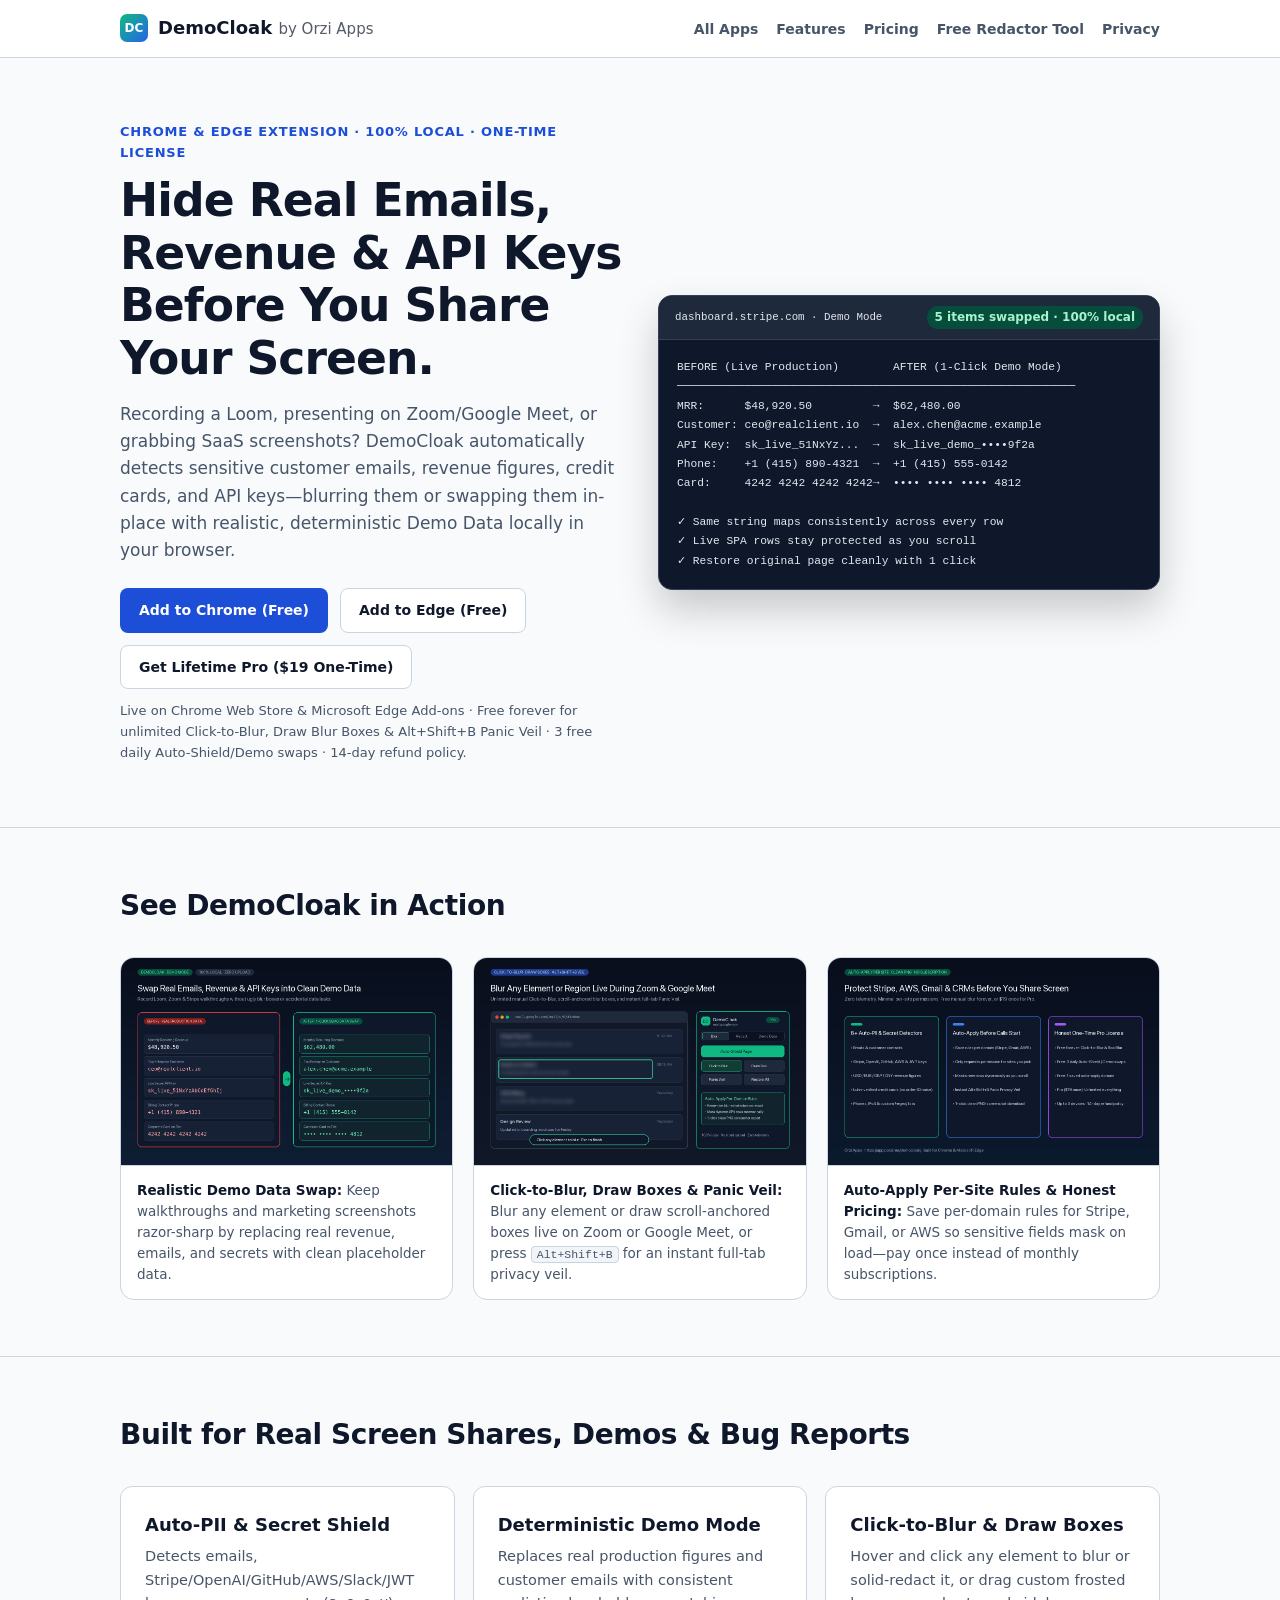
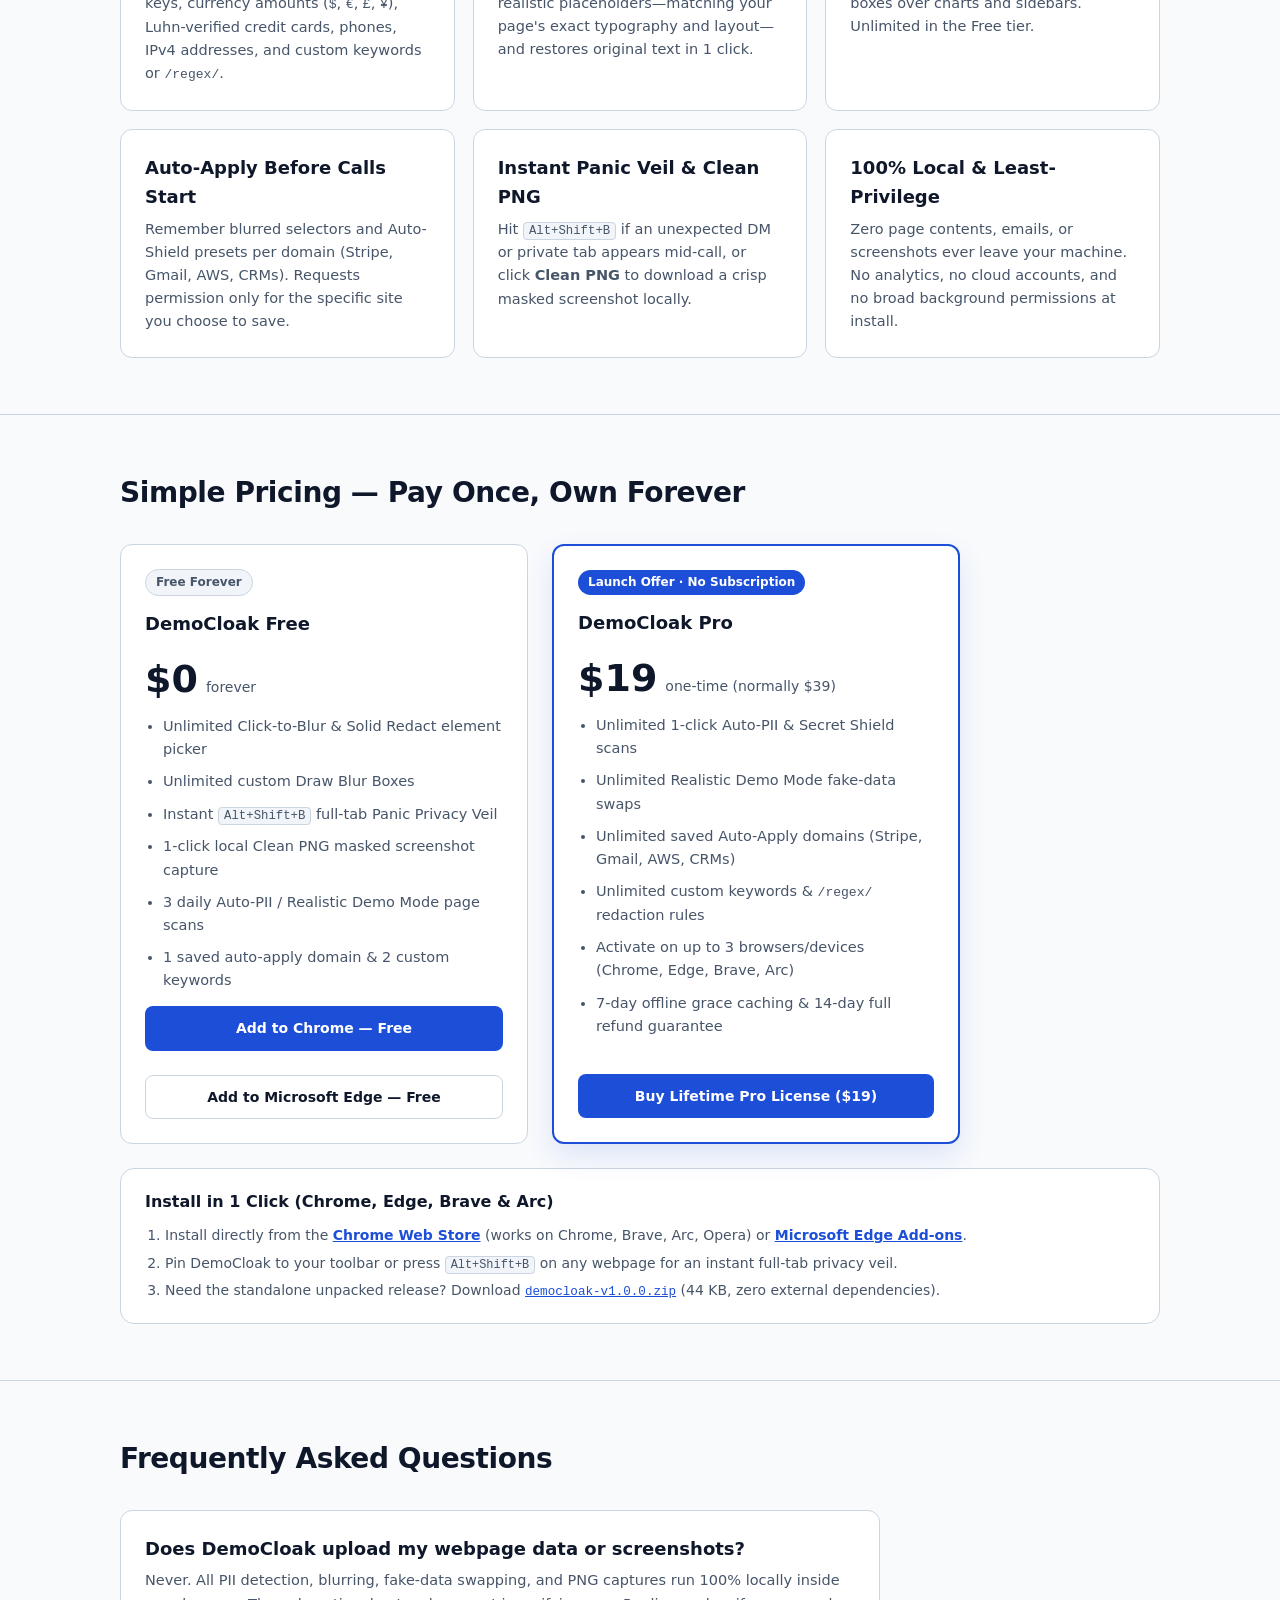
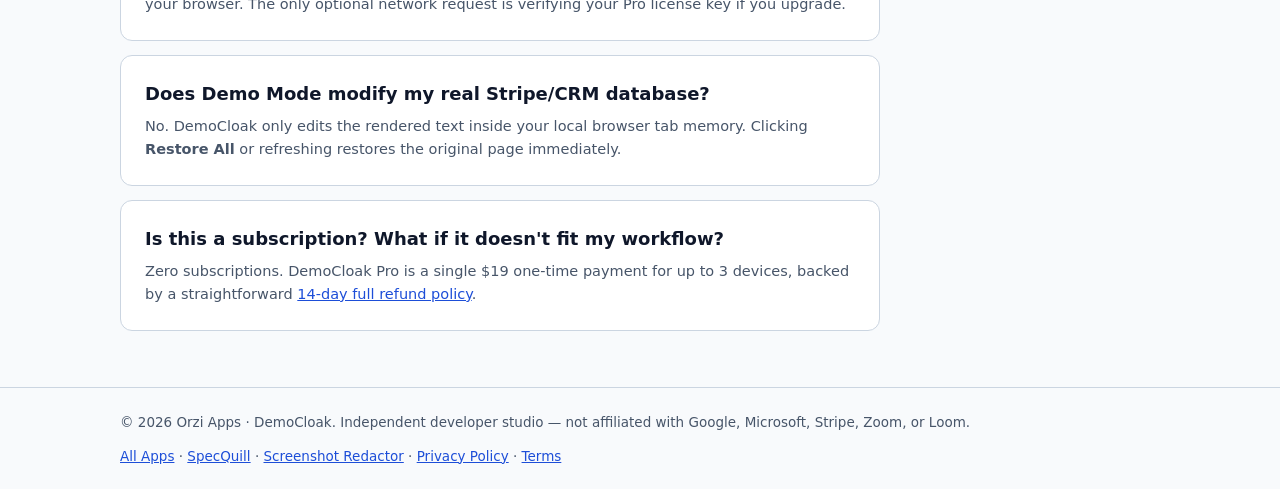
==== commit 0c57824c: "Link live Chrome Web Store listing for DemoCloak" ====
--- a/democloak/index.html
+++ b/democloak/index.html
@@ -61,11 +61,11 @@
             Recording a Loom, presenting on Zoom/Google Meet, or grabbing SaaS screenshots? DemoCloak automatically detects sensitive customer emails, revenue figures, credit cards, and API keys—blurring them or swapping them in-place with realistic, deterministic Demo Data locally in your browser.
           </p>
           <div class="cta-row">
-            <a class="btn primary" href="https://microsoftedge.microsoft.com/addons/detail/mnpcjfpkigbakdoloejhfifncohmmohg" target="_blank" rel="noopener noreferrer">Add to Microsoft Edge (Free)</a>
+            <a class="btn primary" href="https://chromewebstore.google.com/detail/fnofilcfohbfknkignfegmfajdfabdon" target="_blank" rel="noopener noreferrer">Add to Chrome (Free)</a>
+            <a class="btn secondary" href="https://microsoftedge.microsoft.com/addons/detail/mnpcjfpkigbakdoloejhfifncohmmohg" target="_blank" rel="noopener noreferrer">Add to Edge (Free)</a>
             <a class="btn secondary" href="https://www.creem.io/payment/prod_6K9gLu8EsdUHKgYfFd8Suc" target="_blank" rel="noopener noreferrer">Get Lifetime Pro ($19 One-Time)</a>
-            <a class="btn secondary" href="downloads/democloak-v1.0.0.zip" download>Chrome Unpacked ZIP</a>
           </div>
-          <p class="fine-print">Live on Microsoft Edge Add-ons (Chrome Web Store listing in review) · Free forever for unlimited Click-to-Blur, Draw Blur Boxes &amp; Alt+Shift+B Panic Veil · 3 free daily Auto-Shield/Demo swaps · 14-day refund policy.</p>
+          <p class="fine-print">Live on Chrome Web Store &amp; Microsoft Edge Add-ons · Free forever for unlimited Click-to-Blur, Draw Blur Boxes &amp; Alt+Shift+B Panic Veil · 3 free daily Auto-Shield/Demo swaps · 14-day refund policy.</p>
         </div>
 
         <div class="code-card" aria-label="DemoCloak before and after example">
@@ -156,8 +156,8 @@
               <li>3 daily Auto-PII / Realistic Demo Mode page scans</li>
               <li>1 saved auto-apply domain &amp; 2 custom keywords</li>
             </ul>
-            <a class="btn primary full" href="https://microsoftedge.microsoft.com/addons/detail/mnpcjfpkigbakdoloejhfifncohmmohg" target="_blank" rel="noopener noreferrer">Add to Microsoft Edge — Free</a>
-            <a class="btn secondary full" style="margin-block-start: 10px;" href="downloads/democloak-v1.0.0.zip" download>Download Chrome v1.0.0 ZIP (Free)</a>
+            <a class="btn primary full" href="https://chromewebstore.google.com/detail/fnofilcfohbfknkignfegmfajdfabdon" target="_blank" rel="noopener noreferrer">Add to Chrome — Free</a>
+            <a class="btn secondary full" style="margin-block-start: 10px;" href="https://microsoftedge.microsoft.com/addons/detail/mnpcjfpkigbakdoloejhfifncohmmohg" target="_blank" rel="noopener noreferrer">Add to Microsoft Edge — Free</a>
           </article>
 
           <article class="price-card featured">
@@ -179,11 +179,11 @@
         </div>
 
         <div class="install-box">
-          <h3>Quick Install (Microsoft Edge, Chrome, Brave &amp; Arc)</h3>
+          <h3>Install in 1 Click (Chrome, Edge, Brave &amp; Arc)</h3>
           <ol>
-            <li><strong>Microsoft Edge</strong>: Install in 1 click directly from <a href="https://microsoftedge.microsoft.com/addons/detail/mnpcjfpkigbakdoloejhfifncohmmohg" target="_blank" rel="noopener noreferrer"><strong>Microsoft Edge Add-ons</strong></a> (Live now).</li>
-            <li><strong>Chrome / Brave / Arc</strong> (Chrome Web Store listing currently in review): Download <a href="downloads/democloak-v1.0.0.zip" download><code>democloak-v1.0.0.zip</code></a> (44 KB), unzip it, open <code>chrome://extensions</code>, enable <strong>Developer mode</strong>, and click <strong>Load unpacked</strong>.</li>
-            <li>Pin DemoCloak to your toolbar or press <kbd>Alt+Shift+B</kbd> on any webpage.</li>
+            <li>Install directly from the <a href="https://chromewebstore.google.com/detail/fnofilcfohbfknkignfegmfajdfabdon" target="_blank" rel="noopener noreferrer"><strong>Chrome Web Store</strong></a> (works on Chrome, Brave, Arc, Opera) or <a href="https://microsoftedge.microsoft.com/addons/detail/mnpcjfpkigbakdoloejhfifncohmmohg" target="_blank" rel="noopener noreferrer"><strong>Microsoft Edge Add-ons</strong></a>.</li>
+            <li>Pin DemoCloak to your toolbar or press <kbd>Alt+Shift+B</kbd> on any webpage for an instant full-tab privacy veil.</li>
+            <li>Need the standalone unpacked release? Download <a href="downloads/democloak-v1.0.0.zip" download><code>democloak-v1.0.0.zip</code></a> (44 KB, zero external dependencies).</li>
           </ol>
         </div>
       </div>
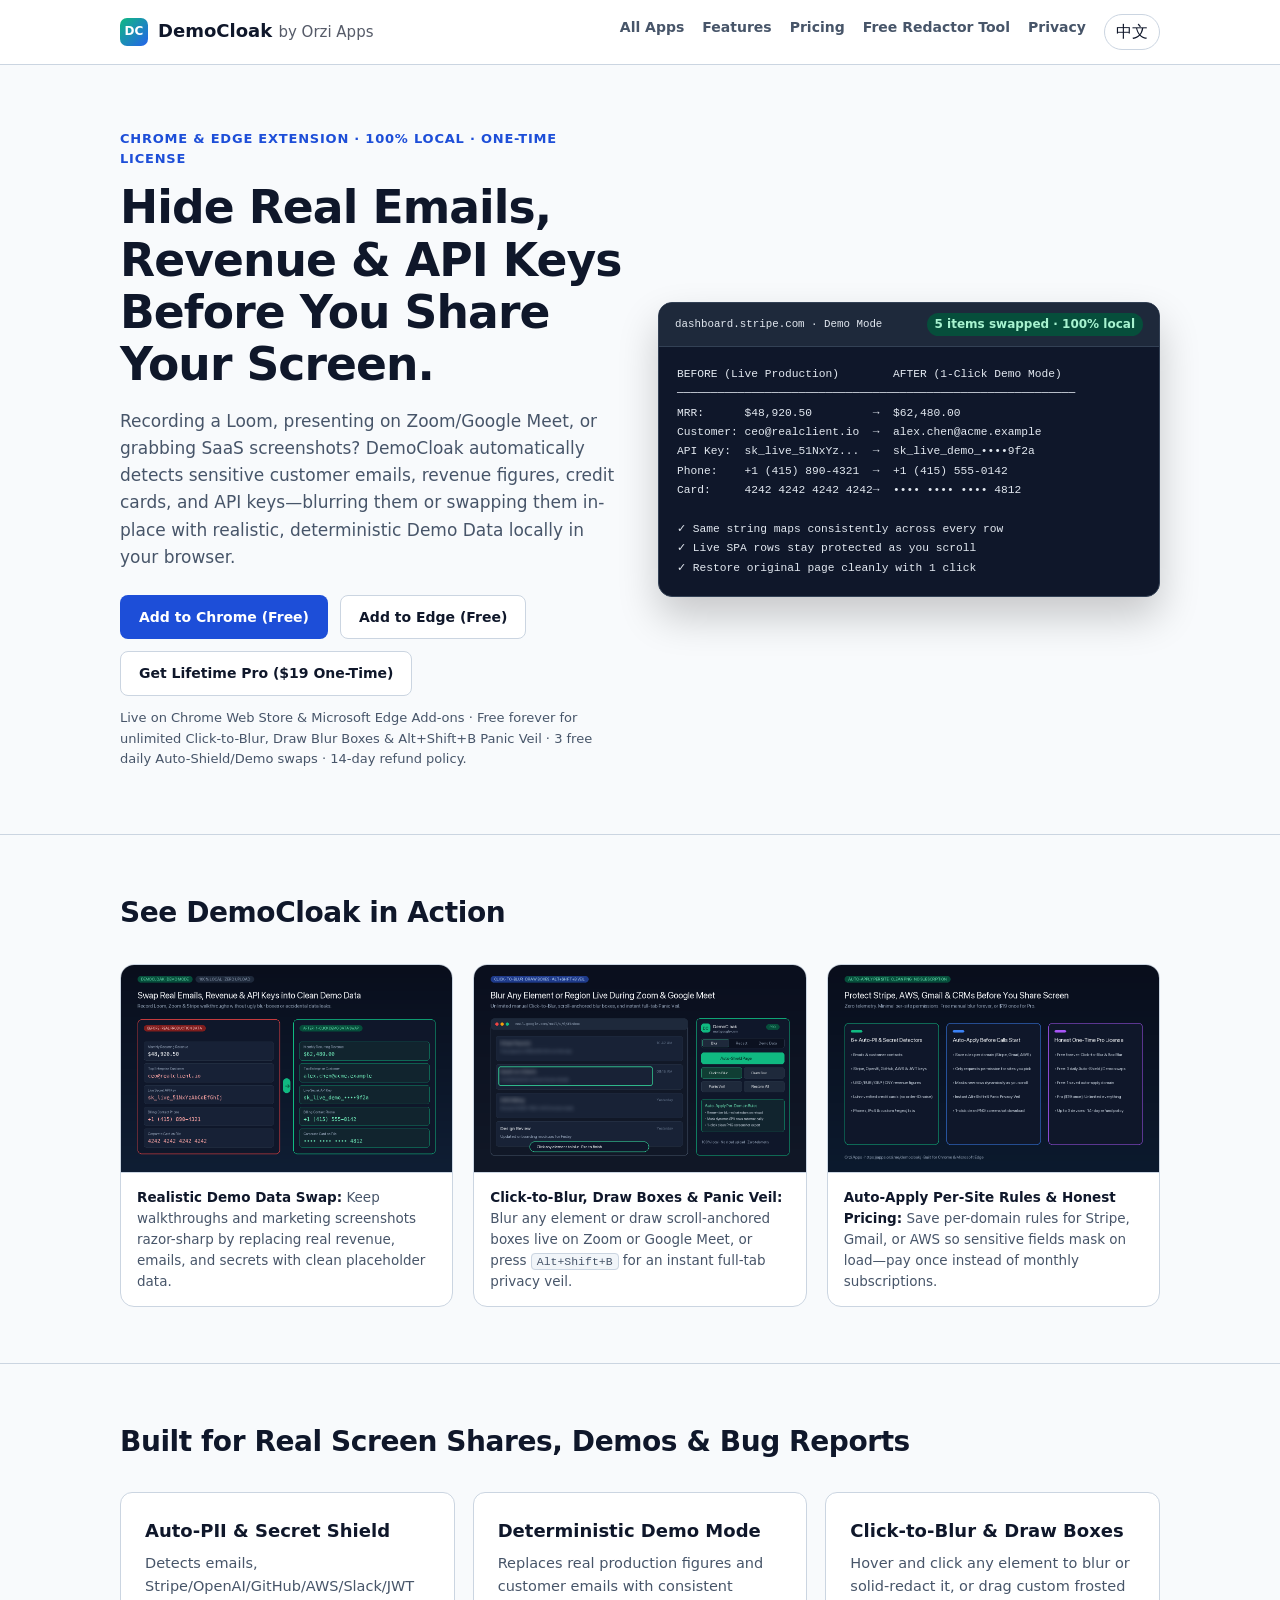
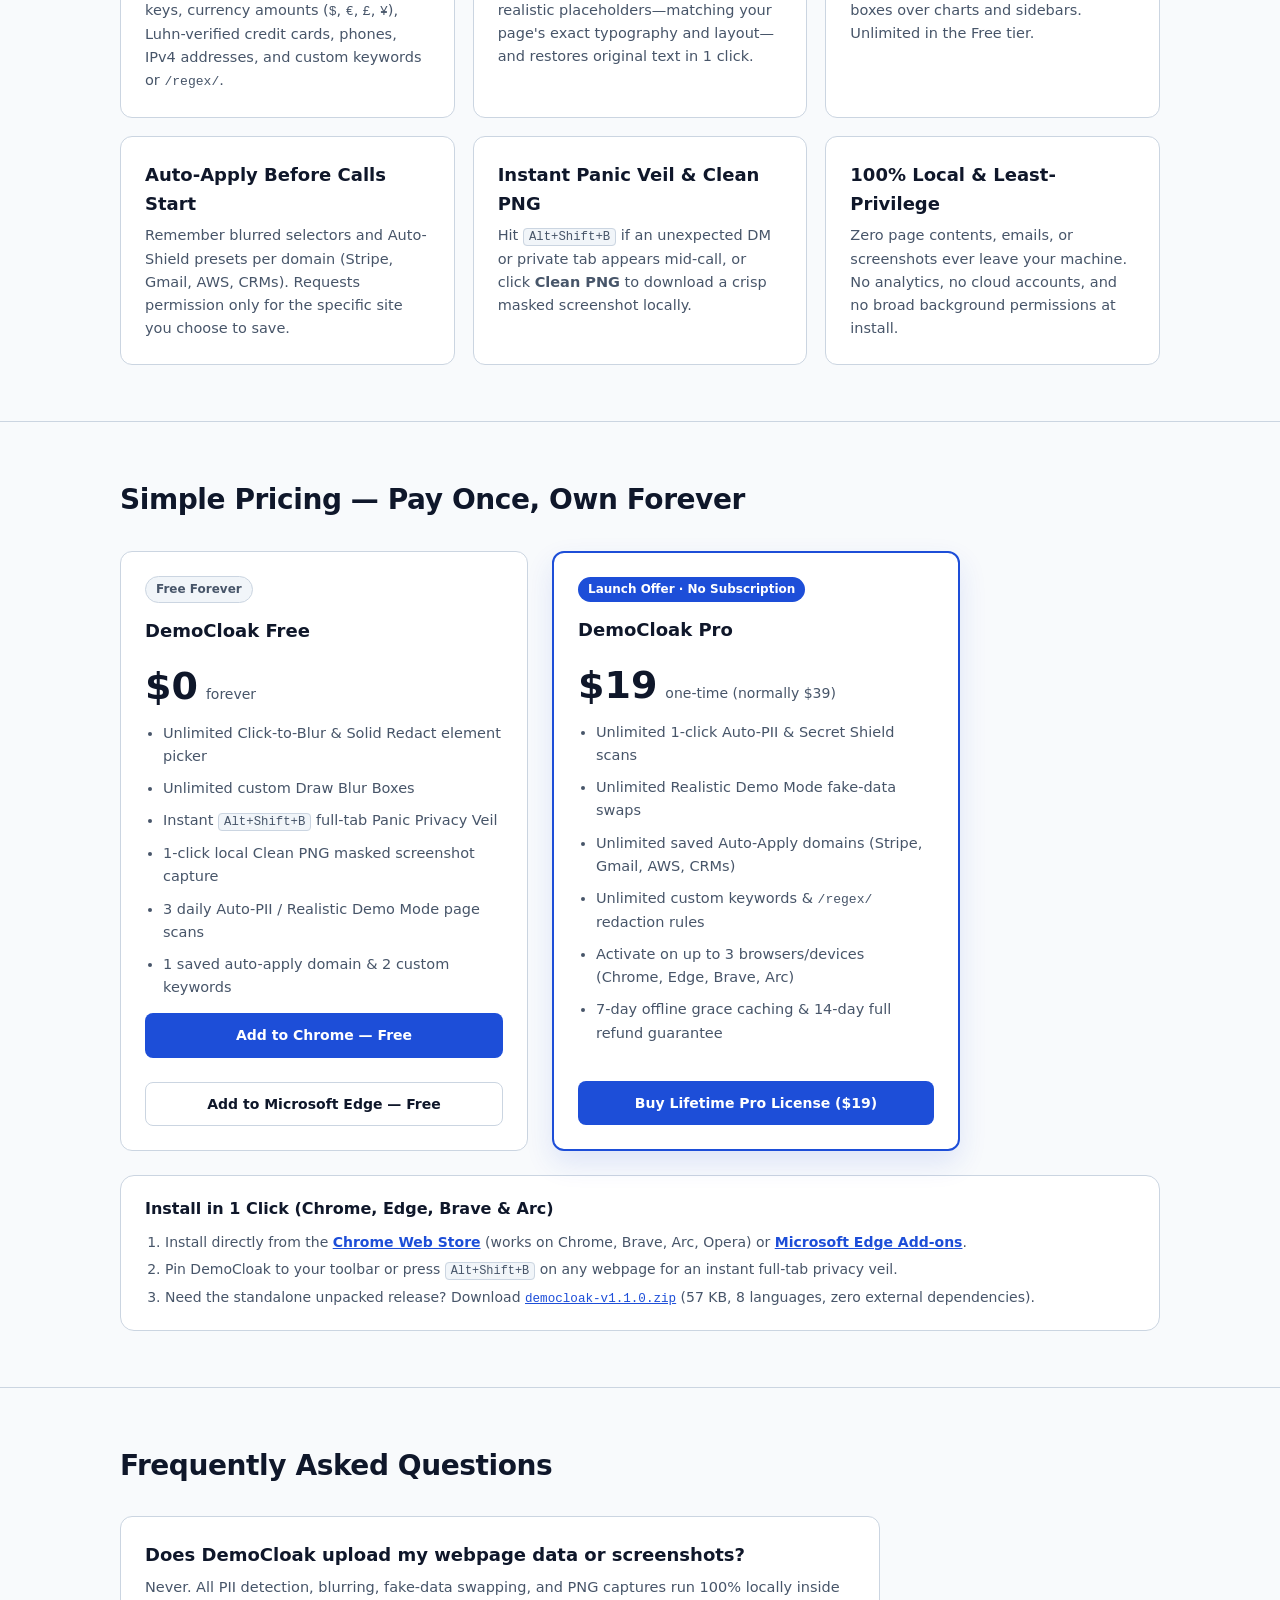
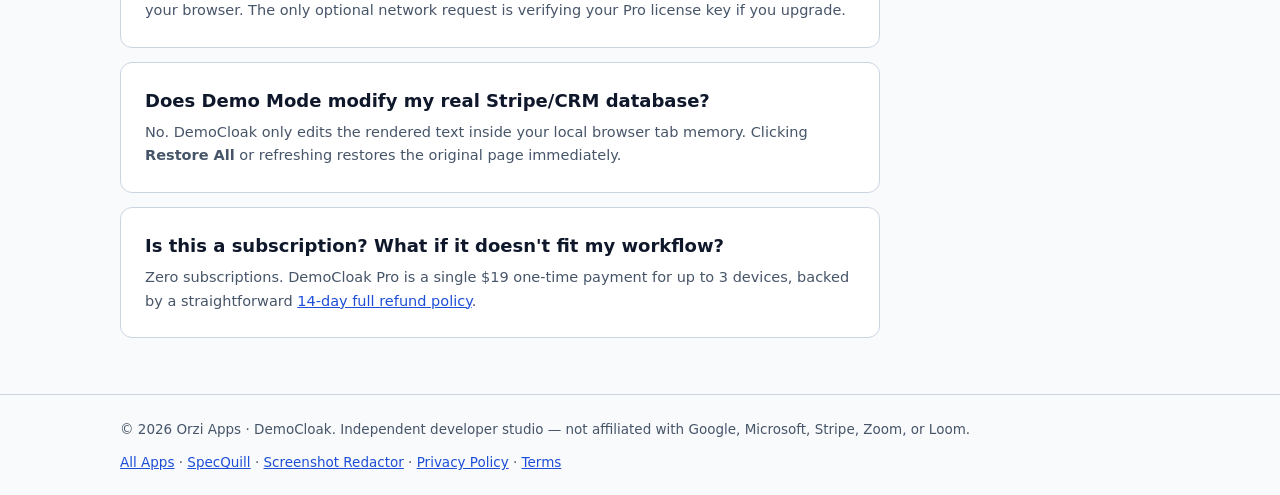
==== commit 7a46c372: "Add auto-detecting Chinese/English bilingual switcher and 8-language extension builds" ====
--- a/democloak/index.html
+++ b/democloak/index.html
@@ -183,7 +183,7 @@
           <ol>
             <li>Install directly from the <a href="https://chromewebstore.google.com/detail/fnofilcfohbfknkignfegmfajdfabdon" target="_blank" rel="noopener noreferrer"><strong>Chrome Web Store</strong></a> (works on Chrome, Brave, Arc, Opera) or <a href="https://microsoftedge.microsoft.com/addons/detail/mnpcjfpkigbakdoloejhfifncohmmohg" target="_blank" rel="noopener noreferrer"><strong>Microsoft Edge Add-ons</strong></a>.</li>
             <li>Pin DemoCloak to your toolbar or press <kbd>Alt+Shift+B</kbd> on any webpage for an instant full-tab privacy veil.</li>
-            <li>Need the standalone unpacked release? Download <a href="downloads/democloak-v1.0.0.zip" download><code>democloak-v1.0.0.zip</code></a> (44 KB, zero external dependencies).</li>
+            <li>Need the standalone unpacked release? Download <a href="downloads/democloak-v1.1.0.zip" download><code>democloak-v1.1.0.zip</code></a> (57 KB, 8 languages, zero external dependencies).</li>
           </ol>
         </div>
       </div>
@@ -216,5 +216,6 @@
       <p><a href="../">All Apps</a> · <a href="../specquill/">SpecQuill</a> · <a href="../tools/screenshot-redact/">Screenshot Redactor</a> · <a href="../privacy.html">Privacy Policy</a> · <a href="../terms.html">Terms</a></p>
     </div>
   </footer>
+  <script defer src="../i18n.js"></script>
 </body>
 </html>
--- a/styles.css
+++ b/styles.css
@@ -799,3 +799,19 @@
     border: 1px solid CanvasText;
   }
 }
+
+/* Language toggle button in primary nav */
+.lang-switch-btn {
+  appearance: none;
+  border: 1px solid var(--border);
+  background: var(--surface);
+  color: var(--text);
+  border-radius: 999px;
+  padding: 4px 11px;
+  font: 600 0.82rem/1.3 inherit;
+  cursor: pointer;
+  transition: border-color 120ms ease, background 120ms ease;
+}
+.lang-switch-btn:hover {
+  border-color: var(--accent, #2563eb);
+}
